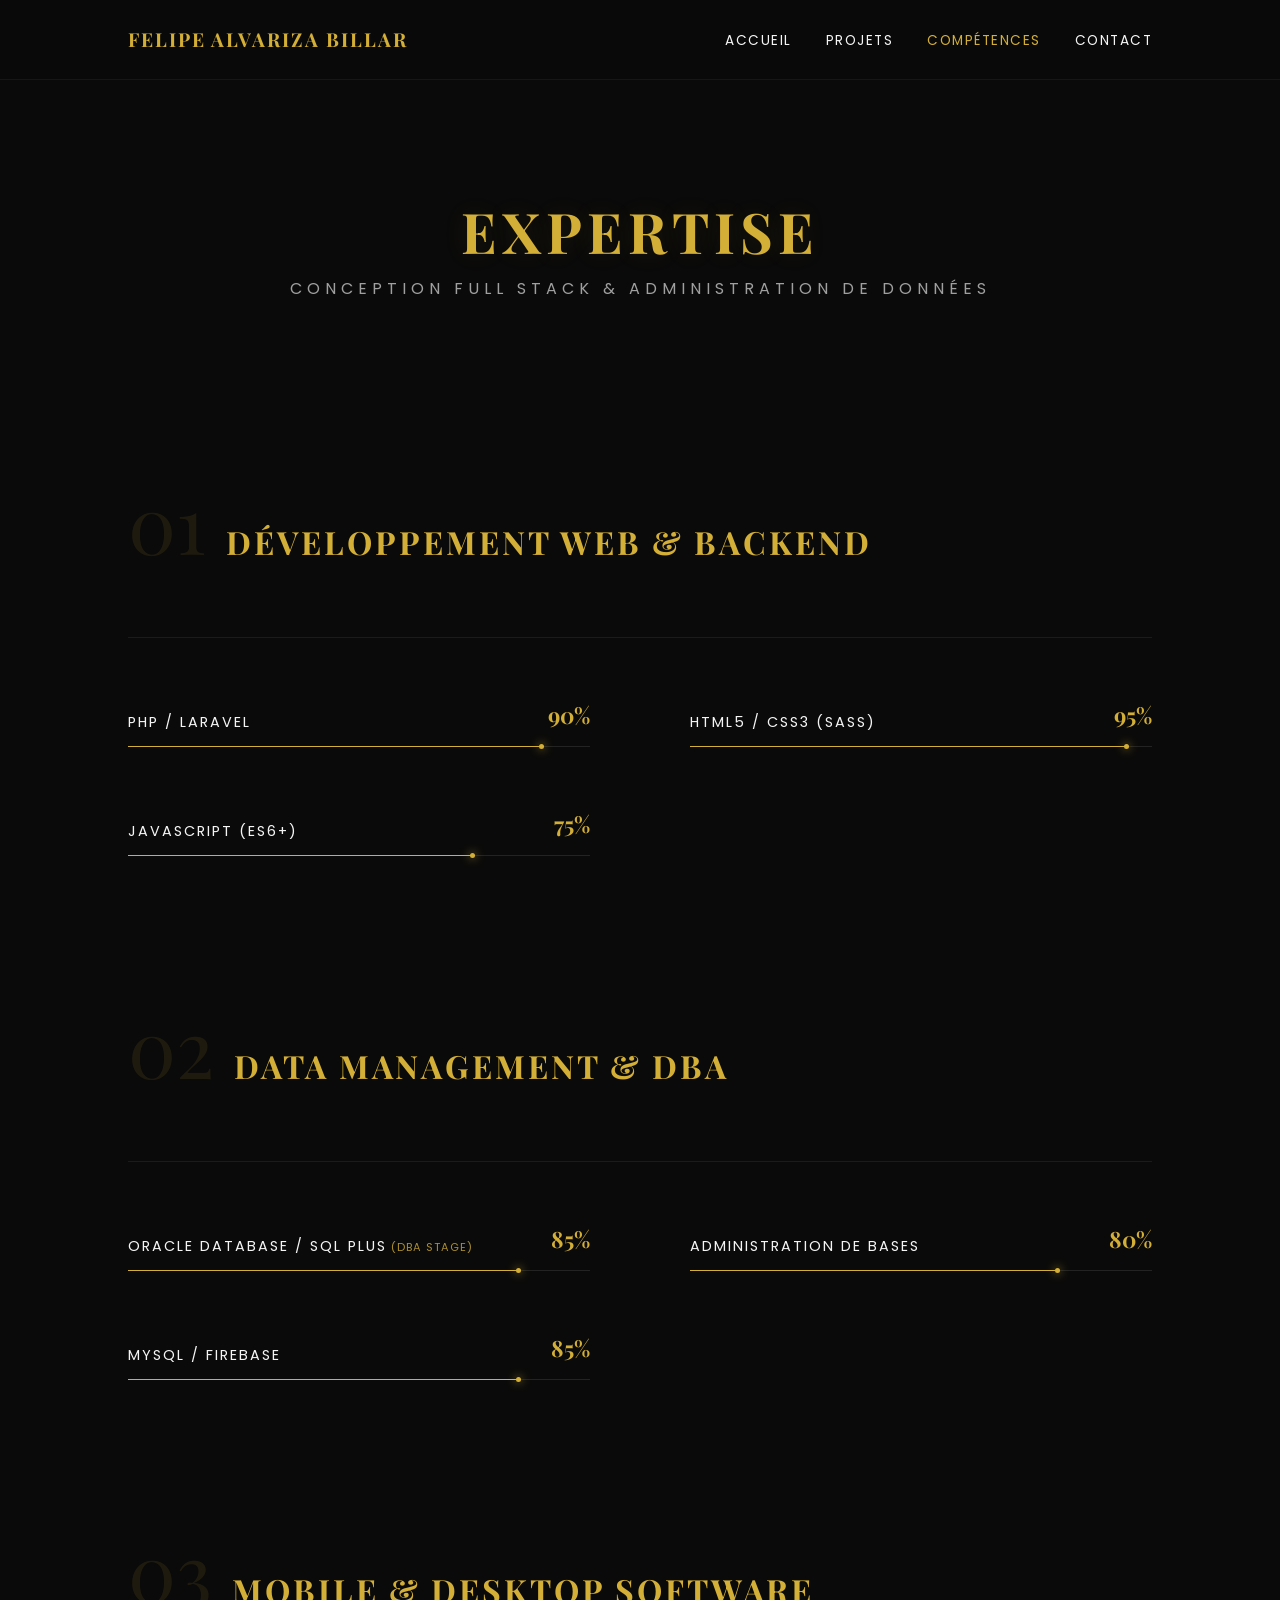
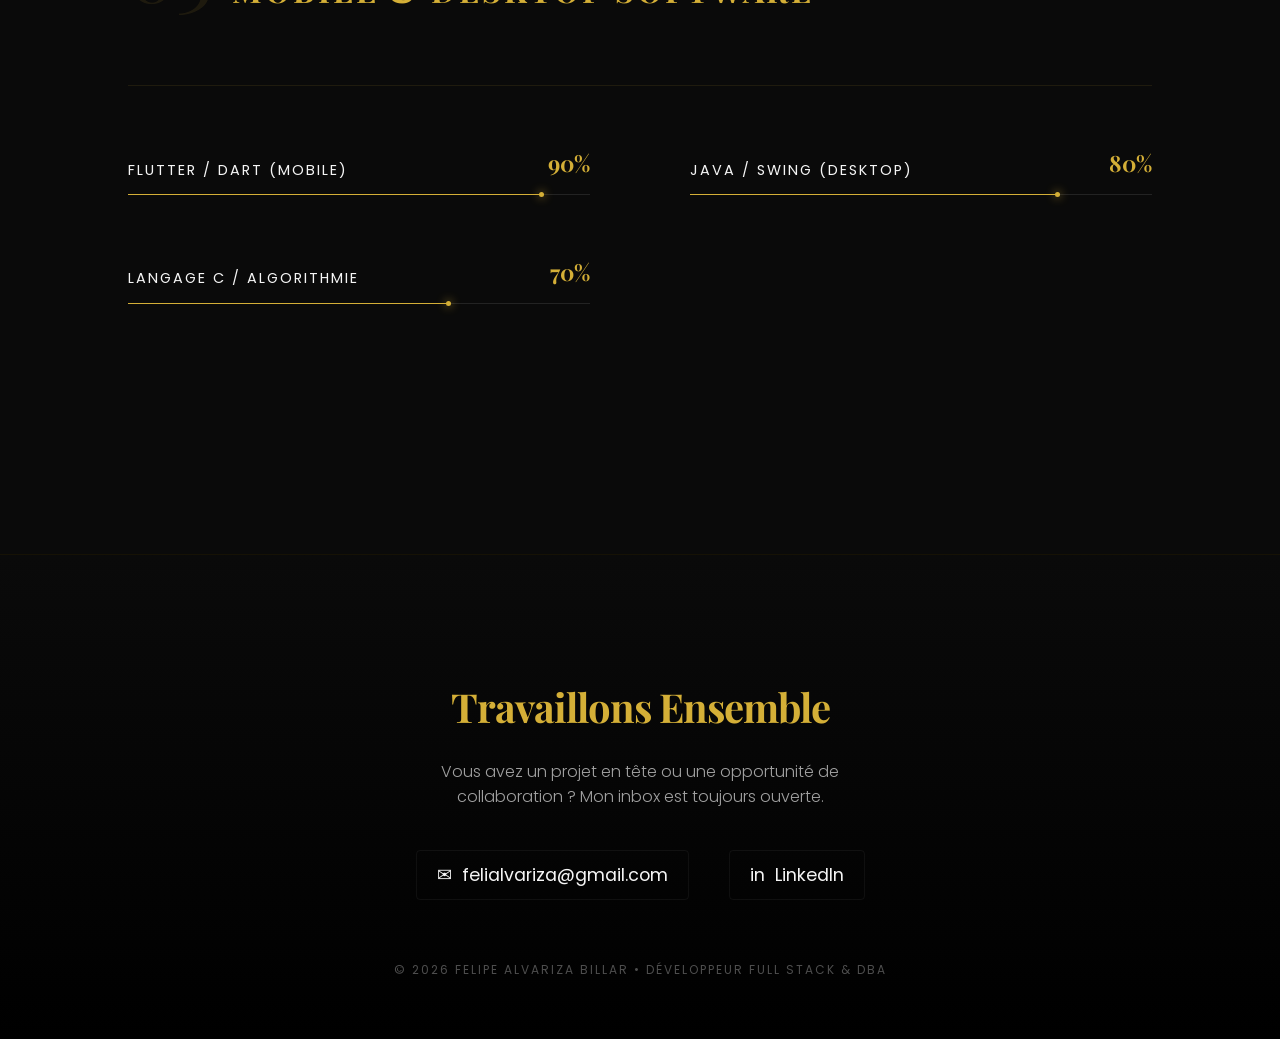
==== competences.html @ 47bdab2f "Mon portfolio est prêt" ====
<!DOCTYPE html>
<html lang="fr">
<head>
    <meta charset="UTF-8">
    <meta name="viewport" content="width=device-width, initial-scale=1.0">
    <title>Compétences | Felipe Alvariza Billar</title>
    
    <link rel="stylesheet" href="src/css/style.css">
    <link rel="stylesheet" href="src/css/header.css">
    <link rel="stylesheet" href="src/css/footer.css">
    <link rel="stylesheet" href="src/css/competences.css">
    
    <link href="https://fonts.googleapis.com/css2?family=Playfair+Display:ital,wght@0,700;1,700&family=Poppins:wght@300;400;600&display=swap" rel="stylesheet">
</head>
<body>

    <!-- Header avec navigation -->
    <nav>
        <div class="logo">FELIPE ALVARIZA BILLAR</div>
        <div class="links">
            <a href="index.html">Accueil</a>
            <a href="projets.html">Projets</a>
            <a href="competences.html" style="color: var(--or)">Compétences</a>
            <a href="contact.html">Contact</a>
        </div>
    </nav>

    <!-- Section en haut de page -->
    <header class="skills-hero">
        <div class="hero-content">
            <h1>EXPERTISE</h1>
            <p class="subtitle">CONCEPTION FULL STACK & ADMINISTRATION DE DONNÉES</p>
        </div>
    </header>

    <main class="skills-container">


        <!-- Bloc de catégorie de compétences 1 -->
        <section class="skill-category">
            <div class="category-header">
                <span class="category-number">01</span>
                <h2>Développement Web & Backend</h2>
            </div>
            <div class="skills-grid">
                <article class="skill-item">
                    <div class="skill-info">
                        <span>PHP / LARAVEL</span>
                        <span class="percentage">90%</span>
                    </div>
                    <div class="progress-bar"><div class="progress" style="width: 90%"></div></div>
                </article>
                <article class="skill-item">
                    <div class="skill-info">
                        <span>HTML5 / CSS3 (SASS)</span>
                        <span class="percentage">95%</span>
                    </div>
                    <div class="progress-bar"><div class="progress" style="width: 95%"></div></div>
                </article>
                <article class="skill-item">
                    <div class="skill-info">
                        <span>JavaScript (ES6+)</span>
                        <span class="percentage">75%</span>
                    </div>
                    <div class="progress-bar"><div class="progress" style="width: 75%"></div></div>
                </article>
            </div>
        </section>

        <!-- Bloc de catégorie de compétences 2 -->
        <section class="skill-category">
            <div class="category-header">
                <span class="category-number">02</span>
                <h2>Data Management & DBA</h2>
            </div>
            <div class="skills-grid">
                <article class="skill-item highlight">
                    <div class="skill-info">
                        <span>ORACLE DATABASE / SQL PLUS</span>
                        <span class="percentage">85%</span>
                    </div>
                    <div class="progress-bar"><div class="progress" style="width: 85%"></div></div>
                </article>
                <article class="skill-item">
                    <div class="skill-info">
                        <span>ADMINISTRATION DE BASES</span>
                        <span class="percentage">80%</span>
                    </div>
                    <div class="progress-bar"><div class="progress" style="width: 80%"></div></div>
                </article>
                <article class="skill-item">
                    <div class="skill-info">
                        <span>MYSQL / FIREBASE</span>
                        <span class="percentage">85%</span>
                    </div>
                    <div class="progress-bar"><div class="progress" style="width: 85%"></div></div>
                </article>
            </div>
        </section>

        <!-- Bloc de catégorie de compétences 3 -->
        <section class="skill-category">
            <div class="category-header">
                <span class="category-number">03</span>
                <h2>Mobile & Desktop Software</h2>
            </div>
            <div class="skills-grid">
                <article class="skill-item">
                    <div class="skill-info">
                        <span>FLUTTER / DART (MOBILE)</span>
                        <span class="percentage">90%</span>
                    </div>
                    <div class="progress-bar"><div class="progress" style="width: 90%"></div></div>
                </article>
                <article class="skill-item">
                    <div class="skill-info">
                        <span>JAVA / SWING (DESKTOP)</span>
                        <span class="percentage">80%</span>
                    </div>
                    <div class="progress-bar"><div class="progress" style="width: 80%"></div></div>
                </article>
                <article class="skill-item">
                    <div class="skill-info">
                        <span>LANGAGE C / ALGORITHMIE</span>
                        <span class="percentage">70%</span>
                    </div>
                    <div class="progress-bar"><div class="progress" style="width: 70%"></div></div>
                </article>
            </div>
        </section>

    </main>

    <!-- Section Footer -->
    <footer id="contact">
        <h2>Travaillons Ensemble</h2>
        <p class="footer-text">Vous avez un projet en tête ou une opportunité de collaboration ? Mon inbox est toujours ouverte.</p>
        
        <div class="contact-container">
            <a href="mailto:felialvariza@gmail.com" class="contact-link">
                <span>✉</span> felialvariza@gmail.com
            </a>
            <a href="https://www.linkedin.com/in/felipe-alvariza-186155293/" target="_blank" class="contact-link">
                <span>in</span> LinkedIn
            </a>
        </div>

        <p class="copyright">© 2026 Felipe Alvariza Billar • Développeur Full Stack & DBA</p>
    </footer>

</body>
</html>
---- src/css/style.css ----
/* Variables principales (couleurs + animation) */
:root {
    --noir: #0a0a0a;
    --gris-carte: #161616;
    --or: #d4af37;
    --or-rgb: 212, 175, 55;
    --blanc: #f5f5f5;
    --gris-texte: #a0a0a0;
    --transition: all 0.4s cubic-bezier(0.4, 0, 0.2, 1);
}

/* Reset de base */
* {
    margin: 0;
    padding: 0;
    box-sizing: border-box;
}

/* Style global */
body {
    background-color: var(--noir);
    color: var(--blanc);
    font-family: 'Poppins', sans-serif;
    line-height: 1.6;
    overflow-x: hidden;
    scroll-behavior: smooth;
}

/* Section projets */
#projets { padding: 100px 10%; }

/* Titre */
h2 {
    font-family: 'Playfair Display', serif;
    font-size: 2rem;
    text-align: center;
    margin-bottom: 50px;
    color: var(--or);
}

/* Grille des projets */
.grid {
    display: grid;
    grid-template-columns: repeat(3, 1fr);
    gap: 30px;
    width: 100%;
}

/* Image projet */
.projet-img {
    width: 100%;
    height: 100%;
    object-fit: cover;
    object-position: top;
    display: block;
    transition: transform 0.5s ease;
}

/* Effet zoom image au hover */
.card:hover .projet-img {
    transform: scale(1.05);
}

/* Carte projet */
.card {
    background: var(--gris-carte);
    padding: 30px;
    border-radius: 4px;
    border: 1px solid rgba(255, 255, 255, 0.05);
    transition: var(--transition);

    display: flex;
    flex-direction: column;
    height: 100%;
}

/* Effet hover carte */
.card:hover {
    transform: translateY(-10px);
    border-color: var(--or);
    box-shadow: 0 20px 40px rgba(0,0,0,0.4);
}

/* Conteneur image */
.img-placeholder {
    width: 100%;
    height: 250px;
    overflow: hidden;
    background: #000;
    border-radius: 4px;
    margin-bottom: 20px;
    position: relative;
}

/* Texte projet */
.card h3 {
    font-family: 'Playfair Display', serif;
    margin-bottom: 15px;
    font-size: 1.4rem;
    color: var(--or);
}

.card p {
    color: var(--gris-texte);
    font-size: 0.9rem;
    font-weight: 300;
    margin-bottom: 20px;
    flex-grow: 1; /* pousse les tags en bas */
}

/* Fond spécial mockup */
.mockup-bg {
    background: radial-gradient(circle, #1a1a1a 0%, #000 100%);
    display: flex;
    justify-content: center;
    align-items: center;
    height: 250px;
}

/* Images centrées sans déformation */
.mobile-screenshot,
.java-screenshot {
    max-width: 90%;
    max-height: 90%;
    object-fit: contain;
    border-radius: 2px;
    box-shadow: 0 10px 30px rgba(0,0,0,0.5);
    transition: var(--transition);
}

/* Effet hover images */
.card:hover .mobile-screenshot,
.card:hover .java-screenshot {
    transform: scale(1.05) translateY(-5px);
}

/* Conteneur tags */
.tags {
    display: flex;
    gap: 10px;
    flex-wrap: wrap;
    margin-top: auto;
}

/* Style tags */
.tags span {
    font-size: 0.7rem;
    padding: 5px 12px;
    border-radius: 50px;
    color: var(--or);
    background: rgba(var(--or-rgb), 0.05);
    border: 1px solid rgba(255, 255, 255, 0.1);
    transition: var(--transition);
    white-space: nowrap;
}

/* Hover tags */
.tags span:hover {
    background: rgba(var(--or-rgb), 0.15);
    border-color: var(--or);
    transform: translateY(-2px);
}

/* Responsive : projets */
@media (max-width: 768px) {
    .grid {
        grid-template-columns: 1fr;
    }
}

/* Responsive : navbar */
@media (max-width: 768px) {
    nav {
        padding: 20px 5%;
        flex-direction: column;
        gap: 15px;
        height: auto;
        text-align: center;
    }

    .links {
        display: flex;
        flex-wrap: wrap;
        justify-content: center;
        gap: 15px;
        font-size: 0.8rem;
    }
}

.card-link {
    text-decoration: none;
    color: inherit;
    display: block;
}

.card-link h3, 
.card-link p {
    text-decoration: none;
    color: inherit;
}
---- src/css/header.css ----
/* Navigation (barre sticky avec effet verre) */
nav {
    display: flex;
    justify-content: space-between;
    align-items: center;
    padding: 1.5rem 10%;
    position: sticky;
    top: 0;
    background: rgba(10, 10, 10, 0.85);
    backdrop-filter: blur(12px);
    z-index: 1000;
    border-bottom: 1px solid rgba(255, 255, 255, 0.05);
}

/* Logo */
.logo {
    font-family: 'Playfair Display', serif;
    color: var(--or);
    font-size: 1.2rem;
    letter-spacing: 2px;
    font-weight: 700;
    text-transform: uppercase;
    cursor: pointer;
    transition: var(--transition);
}

.logo:hover {
    opacity: 0.7;
}

/* Liens navigation */
.links a {
    color: var(--blanc);
    text-decoration: none;
    margin-left: 30px;
    font-size: 0.85rem;
    letter-spacing: 1.5px;
    text-transform: uppercase;
    position: relative;
    transition: var(--transition);
}

/* Barre animée sous les liens */
.links a::after {
    content: '';
    position: absolute;
    bottom: -5px;
    left: 0;
    width: 0;
    height: 1px;
    background-color: var(--or);
    transition: var(--transition);
}

.links a:hover {
    color: var(--or);
}

.links a:hover::after {
    width: 100%;
}

/* Section Hero (plein écran + fond image + overlay) */
.hero {
    display: flex;
    flex-direction: column;
    align-items: center;
    justify-content: center;
    text-align: center;
    min-height: 90vh;
    padding: 0 10%;
    position: relative;
    overflow: hidden;

    background:
        linear-gradient(rgba(10, 10, 10, 0.75), rgba(10, 10, 10, 0.95)),
        url('../../src/images/image_fond.jpg');

    background-size: cover;
    background-position: center;
    background-attachment: fixed; /* effet parallaxe */
}

/* Dégradé bas pour transition visuelle */
.hero::after {
    content: '';
    position: absolute;
    bottom: 0;
    left: 0;
    width: 100%;
    height: 150px;
    background: linear-gradient(transparent, var(--noir));
}

/* Avatar (photo profil) */
.avatar {
    width: 190px;
    height: 190px;
    border-radius: 50%;
    padding: 10px;
    margin-bottom: 35px;

    display: flex;
    justify-content: center;
    align-items: center;

    border: 1px solid rgba(212, 175, 55, 0.2);
    background: rgba(var(--or-rgb), 0.02);
    transition: var(--transition);
    overflow: hidden;
}

.avatar:hover {
    transform: scale(1.05);
    border-color: var(--or);
    box-shadow: 0 0 40px rgba(var(--or-rgb), 0.15);
}

/* Image dans avatar */
.avatar img {
    width: 100%;
    height: 100%;
    object-fit: cover;
    border-radius: 50%;
    filter: grayscale(20%);
}

/* Titre principal */
h1 {
    font-family: 'Playfair Display', serif;
    font-size: clamp(2.5rem, 8vw, 4.5rem);
    color: var(--or);
    font-weight: 700;
    line-height: 1.1;
    margin: 0;
    text-shadow: 0 0 25px rgba(var(--or-rgb), 0.1);
}

/* Sous-titre */
.subtitle {
    margin-top: 15px;
    font-size: 1rem;
    letter-spacing: 5px;
    text-transform: uppercase;
    color: var(--gris-texte);
}

/* Description */
.bio {
    max-width: 550px;
    margin: 25px auto;
    font-size: 1rem;
    line-height: 1.8;
    color: var(--gris-texte);
}

/* Bouton principal (effet remplissage) */
.btn {
    display: inline-block;
    margin-top: 30px;
    padding: 18px 45px;
    border: 1px solid var(--or);
    color: var(--or);
    text-decoration: none;
    font-size: 0.75rem;
    letter-spacing: 3px;
    text-transform: uppercase;

    position: relative;
    overflow: hidden;
    z-index: 1; 
    transition: color 0.4s ease;
}

/* L'élément qui crée le remplissage doré */
.btn::before {
    content: '';
    position: absolute;
    top: 0;
    left: 0;
    width: 0; 
    height: 100%;
    background-color: var(--or);
    transition: width 0.4s ease;
    z-index: -1; 
}

/* Au survol  */
.btn:hover {
    color: var(--noir); 
}

.btn:hover::before {
    width: 100%;
}

/* Contenu centré du hero */
.hero-content {
    display: flex;
    flex-direction: column;
    align-items: center;
    justify-content: center;
    width: 100%;
    position: relative;
    z-index: 5;
    animation: fadeIn 1.2s ease-out;
}

/* Animation d’apparition */
@keyframes fadeIn {
    from {
        opacity: 0;
        transform: translateY(20px);
    }
    to {
        opacity: 1;
        transform: translateY(0);
    }
}

/* Responsive mobile */
@media (max-width: 768px) {
    nav {
        padding: 1.2rem 5%;
    }

    .links {
        display: none; /* prêt pour menu burger */
    }

    .hero {
        min-height: 70vh;
    }

    h1 {
        font-size: 2.8rem;
    }

    .avatar {
        width: 150px;
        height: 150px;
    }
}
---- src/css/footer.css ----
/* Section footer (contact + fin de page) */
footer {
    text-align: center;
    padding: 120px 10% 60px;
    background: linear-gradient(to top, #000, var(--noir));
    border-top: 1px solid rgba(212, 175, 55, 0.1);
}

/* Titre */
footer h2 {
    font-size: 2.5rem;
    margin-bottom: 20px;
    letter-spacing: -1px;
}

/* Texte description */
.footer-text {
    max-width: 500px;
    margin: 0 auto 40px;
    color: var(--gris-texte);
    font-weight: 300;
}

/* Conteneur liens contact */
.contact-container {
    display: flex;
    justify-content: center;
    gap: 40px;
    margin-bottom: 60px;
    flex-wrap: wrap;
}

/* Boutons contact */
.contact-link {
    display: flex;
    align-items: center;
    gap: 10px;

    padding: 10px 20px;
    border-radius: 4px;

    color: var(--blanc);
    text-decoration: none;
    font-size: 1.1rem;

    border: 1px solid rgba(255,255,255,0.05);
    transition: var(--transition);
}

/* Hover contact */
.contact-link:hover {
    color: var(--or);
    border-color: var(--or);
    background: rgba(var(--or-rgb), 0.03);
    transform: translateY(-3px);
}

/* Copyright */
.copyright {
    margin-top: 40px;
    font-size: 0.75rem;
    letter-spacing: 2px;
    text-transform: uppercase;
    color: rgba(255, 255, 255, 0.3);
}
---- src/css/competences.css ----
/* --- SECTION HERO  --- */
.skills-hero {
    padding: 120px 10% 80px;
    background-size: cover;
    background-position: center;
    text-align: center;
}

.skills-hero h1 {
    font-family: 'Playfair Display', serif;
    font-size: 3.5rem;
    color: var(--or);
    letter-spacing: 5px;
    text-transform: uppercase;
}

/* --- CONTENEUR --- */
.skills-container {
    padding: 100px 10%;
    background-color: var(--noir);
}

/* --- CATEGORIES  --- */
.skill-category {
    margin-bottom: 150px;
}

.category-header {
    display: flex;
    align-items: baseline;
    gap: 20px;
    margin-bottom: 60px;
    border-bottom: 1px solid rgba(var(--or-rgb), 0.1);
    padding-bottom: 20px;
}

.category-number {
    font-family: 'Playfair Display', serif;
    font-size: 5rem;
    color: rgba(var(--or-rgb), 0.1);
    line-height: 1;
}

.category-header h2 {
    font-size: 2rem;
    color: var(--or);
    text-transform: uppercase;
    letter-spacing: 3px;
}

/* --- GRILLE DE COMPÉTENCES --- */
.skills-grid {
    display: grid;
    grid-template-columns: repeat(auto-fit, minmax(350px, 1fr));
    gap: 60px 100px;
}

.skill-item {
    position: relative;
    transition: transform 0.3s ease;
}

.skill-item:hover {
    transform: translateX(10px);
}

.skill-info {
    display: flex;
    justify-content: space-between;
    align-items: flex-end;
    margin-bottom: 12px;
}

.skill-info span:first-child {
    color: var(--blanc);
    font-size: 0.9rem;
    letter-spacing: 2px;
    text-transform: uppercase;
}

.percentage {
    color: var(--or);
    font-family: 'Playfair Display', serif;
    font-size: 1.4rem;
    font-weight: 700;
}

/* --- BARRES DE PROGRESSION --- */
.progress-bar {
    width: 100%;
    height: 1px; 
    background: rgba(255, 255, 255, 0.1);
    position: relative;
    overflow: visible;
}

.progress {
    height: 100%;
    background: var(--or);
    position: relative;
    transition: width 2s cubic-bezier(0.4, 0, 0.2, 1);
}

.progress::after {
    content: '';
    position: absolute;
    right: 0;
    top: -2px;
    width: 5px;
    height: 5px;
    background: var(--or);
    border-radius: 50%;
    box-shadow: 0 0 10px var(--or);
}

/* Style spécial pour Oracle */
.skill-item.highlight span:first-child::after {
    content: " (DBA Stage)";
    font-size: 0.7rem;
    color: var(--or);
    opacity: 0.8;
    letter-spacing: 1px;
}

/* --- RESPONSIVE COMPÉTENCES --- */
@media (max-width: 1024px) {
    .skills-container {
        padding: 60px 5%; 
    }
    
    .skills-grid {
        grid-template-columns: 1fr; 
        gap: 40px;
    }

    .category-header h2 {
        font-size: 1.5rem; 
    }

    .category-number {
        font-size: 3rem; 
    }
}

@media (max-width: 480px) {
    .skill-info span:first-child {
        font-size: 0.75rem; 
    }
}

/* --- RESPONSIVE NAVBAR --- */
@media (max-width: 768px) {
    nav {
        padding: 20px 5%; 
        flex-direction: column; 
        gap: 15px;
        height: auto; 
        text-align: center;
    }

    .links {
        display: flex;
        flex-wrap: wrap; 
        justify-content: center;
        gap: 15px;
        font-size: 0.8rem; 
    }
}
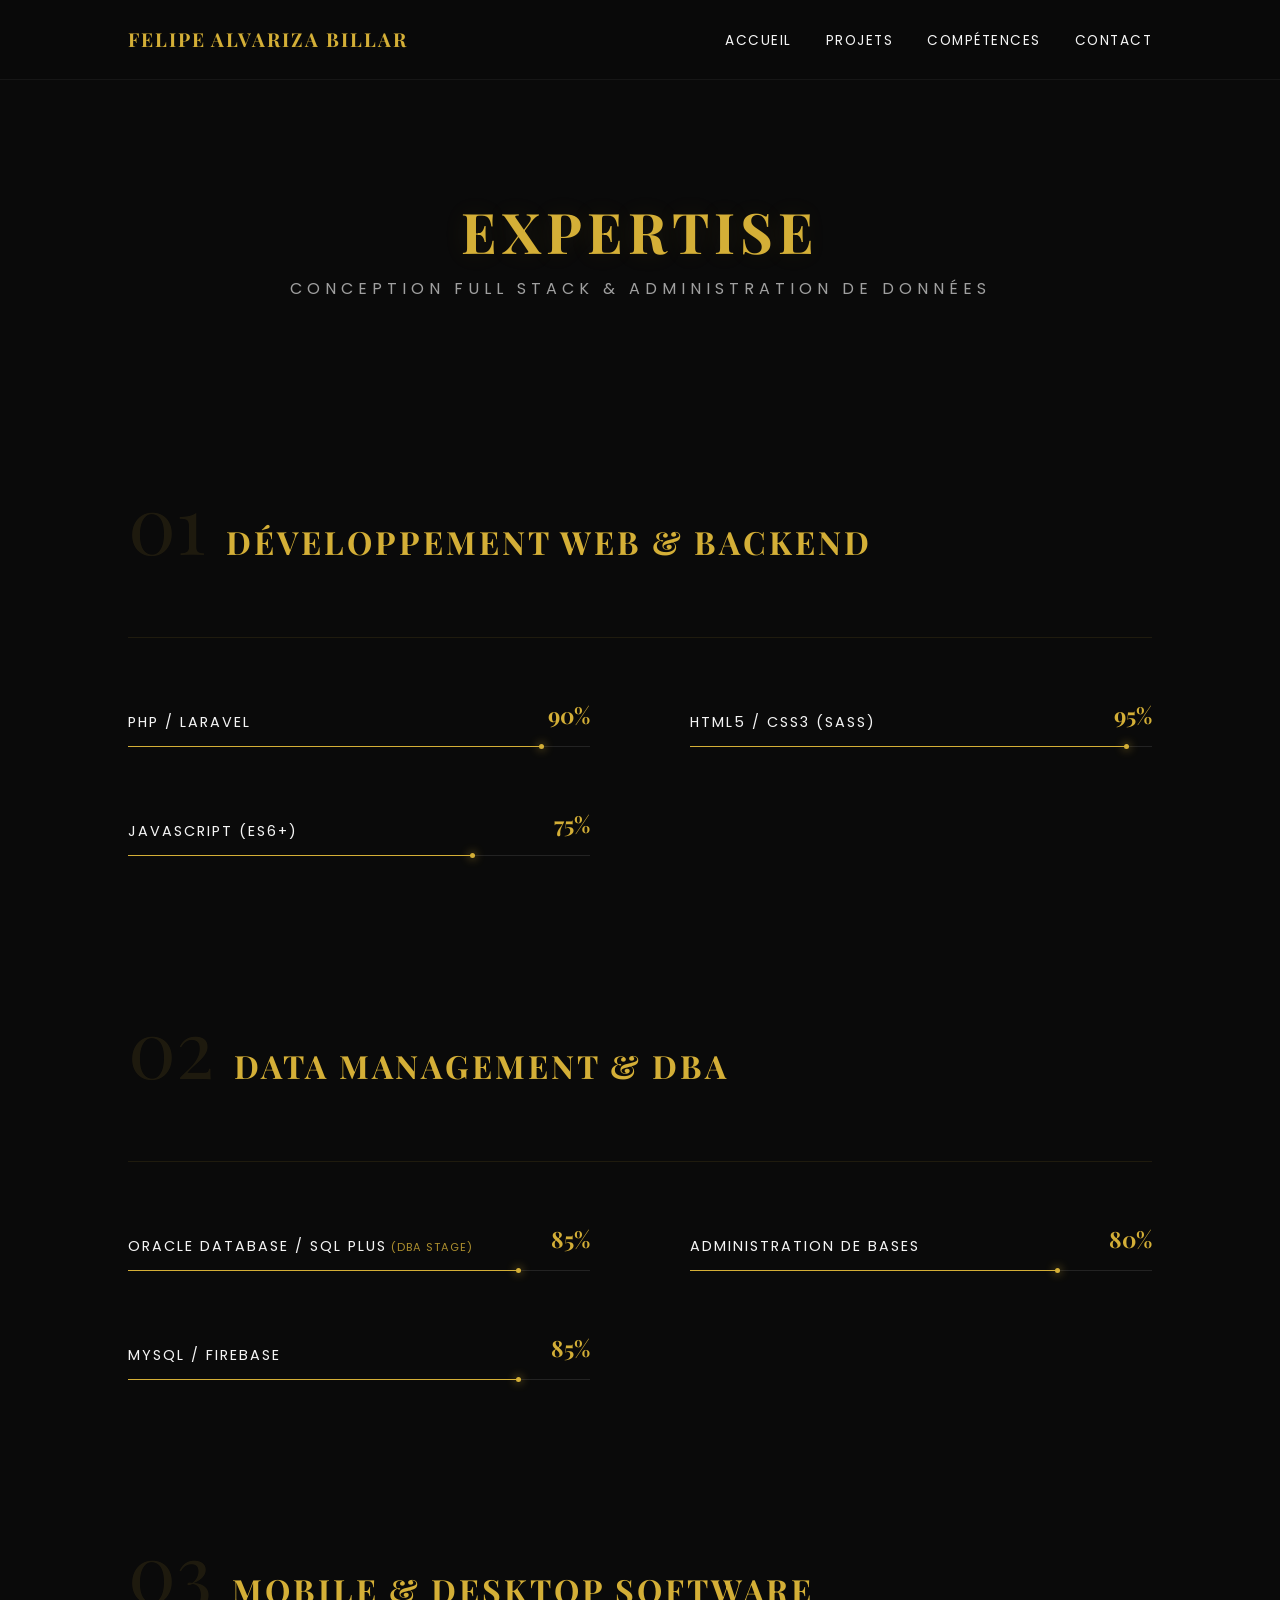
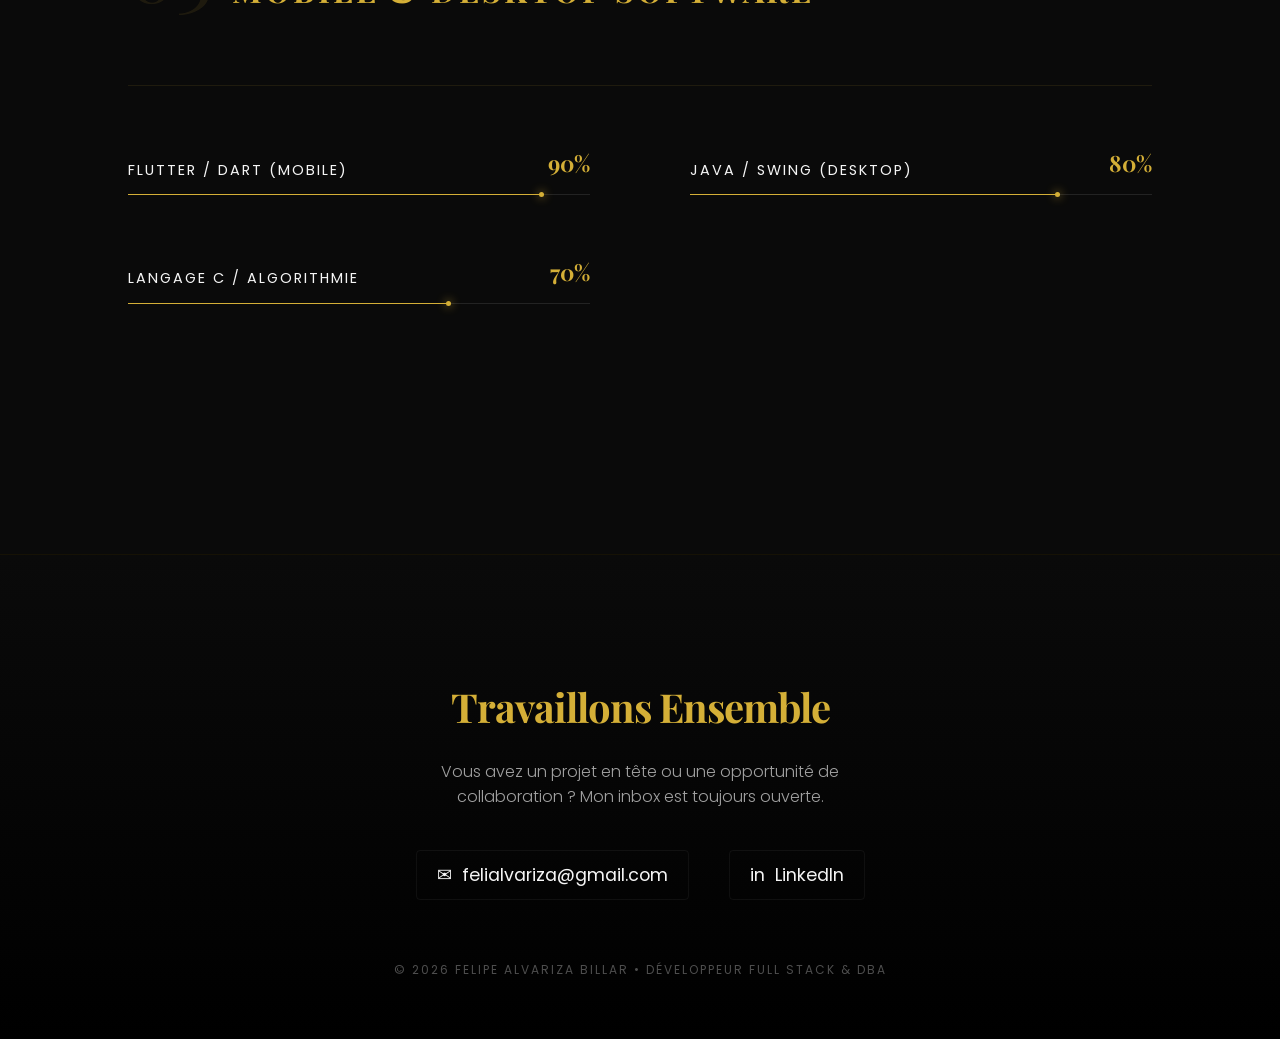
==== commit 02597a6e: "Responsive optimal et ajout retour accueil" ====
--- a/competences.html
+++ b/competences.html
@@ -9,6 +9,7 @@
     <link rel="stylesheet" href="src/css/header.css">
     <link rel="stylesheet" href="src/css/footer.css">
     <link rel="stylesheet" href="src/css/competences.css">
+    <link rel="stylesheet" href="src/css/responsive.css">
     
     <link href="https://fonts.googleapis.com/css2?family=Playfair+Display:ital,wght@0,700;1,700&family=Poppins:wght@300;400;600&display=swap" rel="stylesheet">
 </head>
@@ -16,11 +17,20 @@
 
     <!-- Header avec navigation -->
     <nav>
-        <div class="logo">FELIPE ALVARIZA BILLAR</div>
-        <div class="links">
+
+        <div class="logo">
+            <a href="index.html" style="text-decoration: none; color: inherit;">FELIPE ALVARIZA BILLAR</a>
+        </div>
+        <div class="burger" id="burger">
+            <span></span>
+            <span></span>
+            <span></span>
+        </div>
+
+        <div class="links" id="nav-links">
             <a href="index.html">Accueil</a>
             <a href="projets.html">Projets</a>
-            <a href="competences.html" style="color: var(--or)">Compétences</a>
+            <a href="competences.html">Compétences</a>
             <a href="contact.html">Contact</a>
         </div>
     </nav>
@@ -148,5 +158,17 @@
         <p class="copyright">© 2026 Felipe Alvariza Billar • Développeur Full Stack & DBA</p>
     </footer>
 
+    <script>
+        const burger = document.getElementById('burger');
+        const navLinks = document.getElementById('nav-links');
+
+        if (burger) { // Sécurité pour éviter les erreurs si l'élément n'existe pas
+            burger.addEventListener('click', () => {
+                navLinks.classList.toggle('active');
+                burger.classList.toggle('toggle');
+            });
+        }
+    </script>
+
 </body>
 </html>
--- a/src/css/style.css
+++ b/src/css/style.css
@@ -161,31 +161,6 @@
     transform: translateY(-2px);
 }
 
-/* Responsive : projets */
-@media (max-width: 768px) {
-    .grid {
-        grid-template-columns: 1fr;
-    }
-}
-
-/* Responsive : navbar */
-@media (max-width: 768px) {
-    nav {
-        padding: 20px 5%;
-        flex-direction: column;
-        gap: 15px;
-        height: auto;
-        text-align: center;
-    }
-
-    .links {
-        display: flex;
-        flex-wrap: wrap;
-        justify-content: center;
-        gap: 15px;
-        font-size: 0.8rem;
-    }
-}
 
 .card-link {
     text-decoration: none;
--- a/src/css/header.css
+++ b/src/css/header.css
@@ -218,26 +218,3 @@
     }
 }
 
-/* Responsive mobile */
-@media (max-width: 768px) {
-    nav {
-        padding: 1.2rem 5%;
-    }
-
-    .links {
-        display: none; /* prêt pour menu burger */
-    }
-
-    .hero {
-        min-height: 70vh;
-    }
-
-    h1 {
-        font-size: 2.8rem;
-    }
-
-    .avatar {
-        width: 150px;
-        height: 150px;
-    }
-}
--- a/src/css/competences.css
+++ b/src/css/competences.css
@@ -148,21 +148,3 @@
     }
 }
 
-/* --- RESPONSIVE NAVBAR --- */
-@media (max-width: 768px) {
-    nav {
-        padding: 20px 5%; 
-        flex-direction: column; 
-        gap: 15px;
-        height: auto; 
-        text-align: center;
-    }
-
-    .links {
-        display: flex;
-        flex-wrap: wrap; 
-        justify-content: center;
-        gap: 15px;
-        font-size: 0.8rem; 
-    }
-}
--- a/src/css/responsive.css
+++ b/src/css/responsive.css
@@ -0,0 +1,94 @@
+/* ============================================================
+   MOBILE RESPONSIVE (Max 768px)
+   ============================================================ */
+@media (max-width: 768px) {
+    
+    /* 1. Navigation Menu (Slide-out) */
+    .links {
+        display: flex;
+        flex-direction: column;
+        justify-content: center;
+        align-items: center;
+        gap: 30px;
+
+        position: fixed;
+        right: -100%; /* Caché hors de l'écran à droite */
+        top: 0;
+        height: 100vh;
+        width: 70%;
+        background: #0a0a0a;
+        transition: 0.5s ease-in-out;
+        z-index: 999;
+        border-left: 1px solid var(--or);
+        padding: 20px;
+    }
+
+    /* Activation du menu via JS */
+    .links.active {
+        right: 0;
+    }
+
+    /* Style des liens à l'intérieur du menu mobile */
+    .links a {
+        font-size: 1.2rem;
+        letter-spacing: 2px;
+        color: #ffffff !important; /* Force le blanc pour la visibilité */
+        text-decoration: none;
+        width: 100%;
+        text-align: center;
+    }
+
+    /* 2. Burger Icon Style */
+    .burger {
+        display: block; 
+        cursor: pointer;
+        z-index: 1000;
+        padding: 10px;
+    }
+
+    .burger span {
+        display: block;
+        width: 25px;
+        height: 3px;
+        background: var(--or);
+        margin: 5px;
+        transition: 0.3s;
+    }
+
+    /* 3. Animation du Burger en X (Classe toggle via JS) */
+    .burger.toggle span:nth-child(1) {
+        transform: rotate(-45deg) translate(-5px, 6px);
+    }
+
+    .burger.toggle span:nth-child(2) {
+        opacity: 0;
+    }
+
+    .burger.toggle span:nth-child(3) {
+        transform: rotate(45deg) translate(-5px, -6px);
+    }
+
+    /* 4. Ajustements de structure globaux pour mobile */
+    .hero h1 {
+        font-size: 2.2rem;
+    }
+
+    .grid {
+        grid-template-columns: 1fr; /* Force les cartes sur une seule colonne */
+        gap: 20px;
+    }
+
+    .project-block {
+        flex-direction: column !important; /* Empile image et texte sur projets.html */
+        text-align: center;
+    }
+}
+
+/* ============================================================
+   DESKTOP (Cacher le burger au-dessus de 768px)
+   ============================================================ */
+@media (min-width: 769px) {
+    .burger {
+        display: none;
+    }
+}
